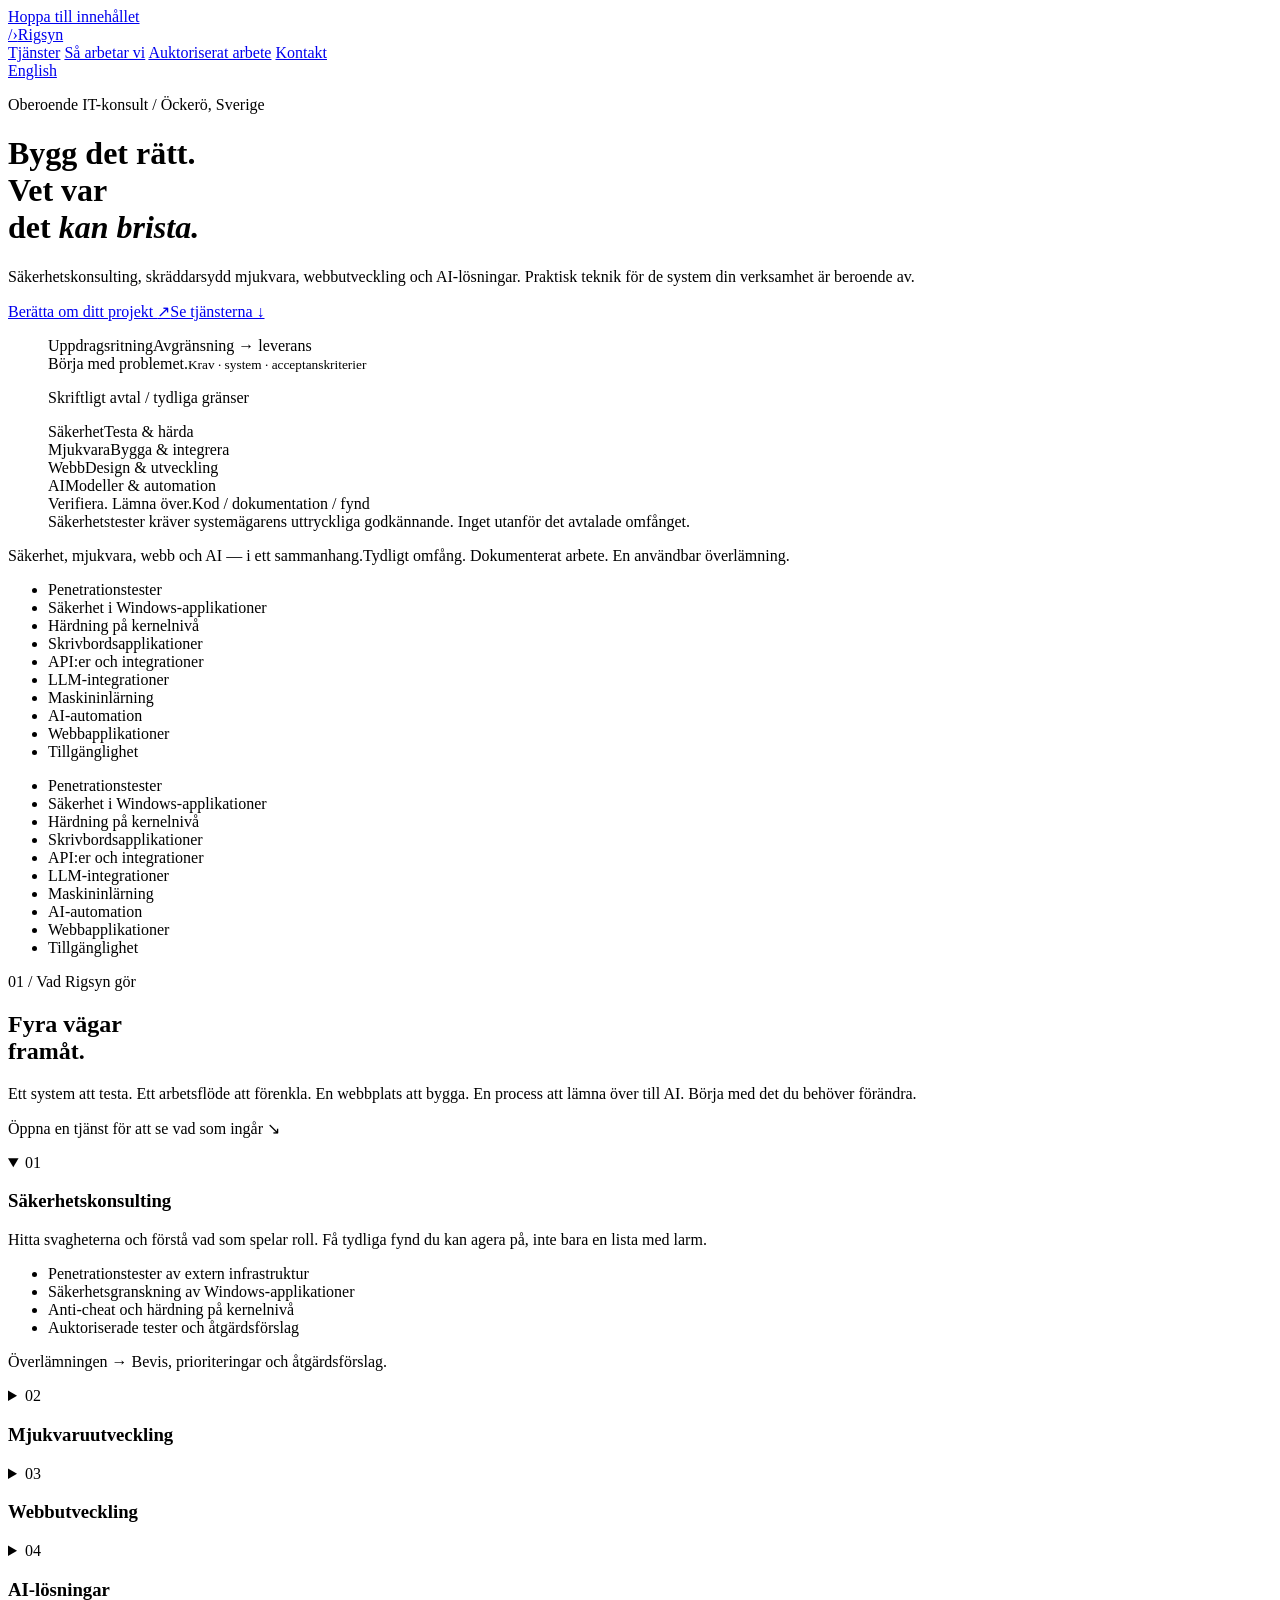
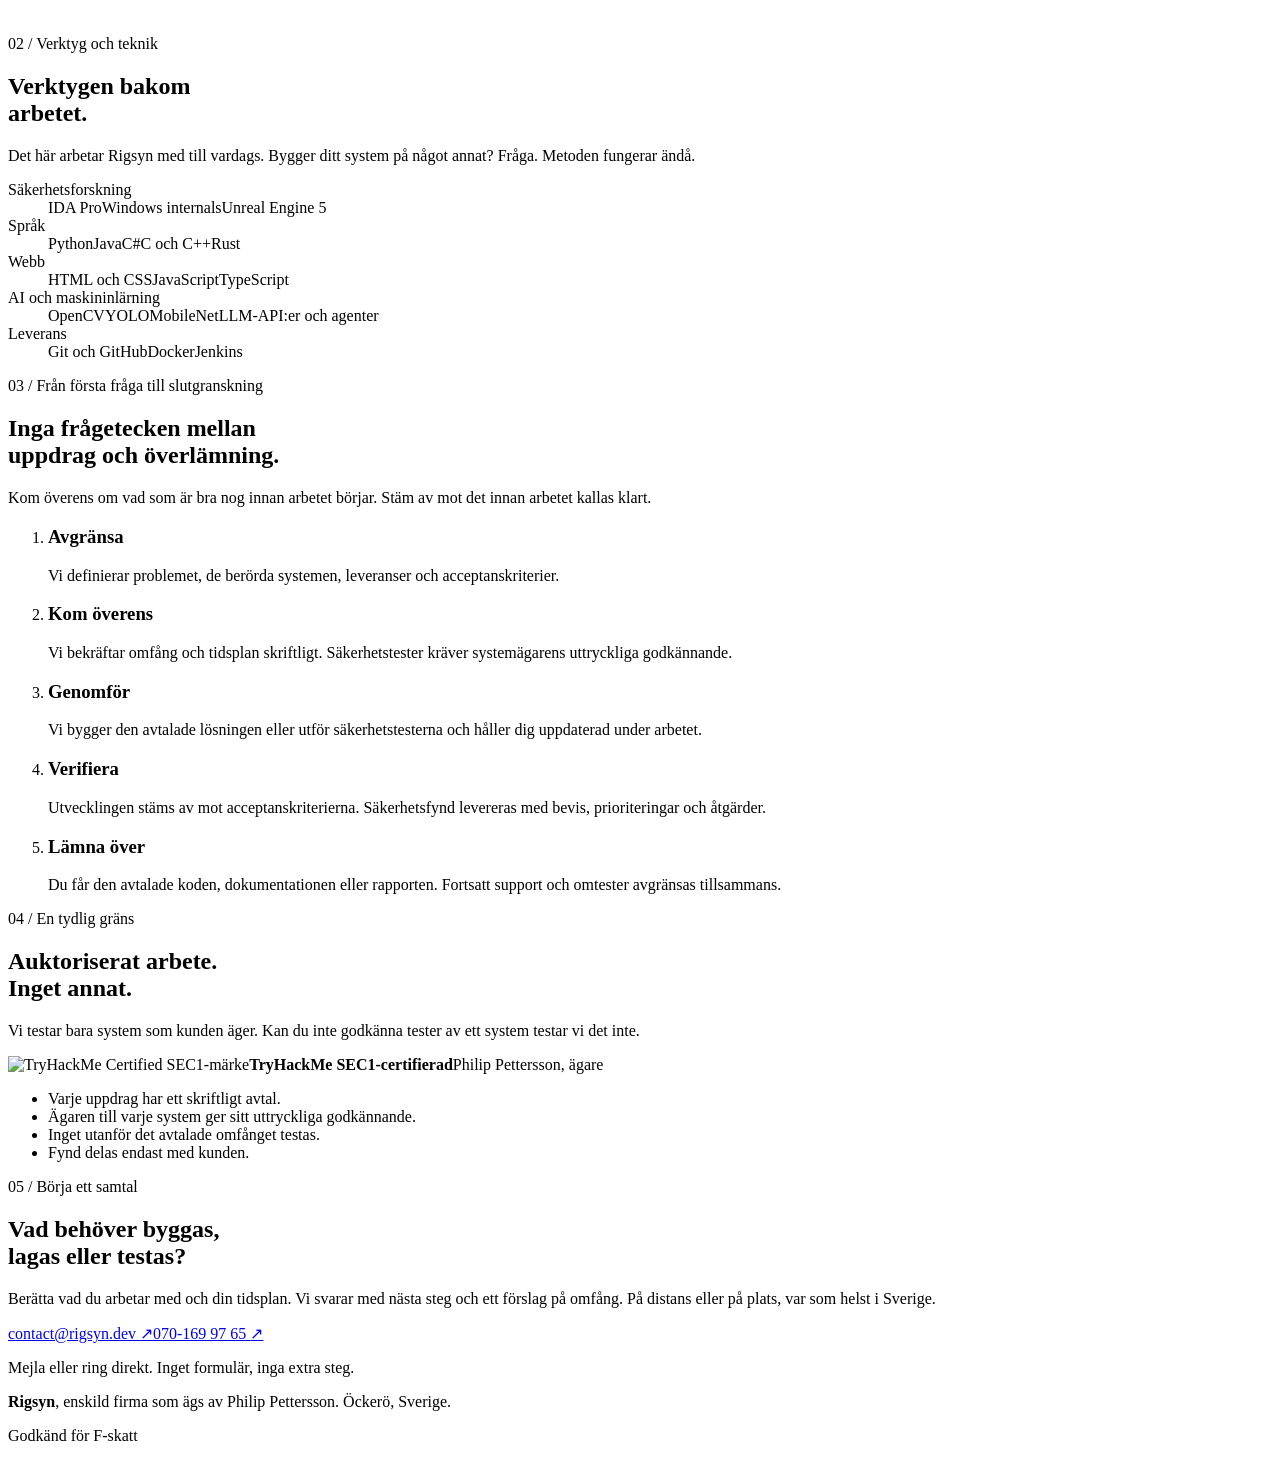
==== sv/index.html @ 765d29b7 "feat: add Swedish version of the site" ====
<!doctype html>
<html lang="sv">
<head>
<meta charset="utf-8">
<meta name="viewport" content="width=device-width, initial-scale=1">
<title>Rigsyn – IT-konsult på Öckerö: säkerhet, mjukvara, webb, AI</title>
<meta name="description" content="Rigsyn är ett IT-konsultbolag på Öckerö som erbjuder säkerhetstester, mjukvaruutveckling, webbutveckling och AI-lösningar. Praktisk teknik med tydligt avgränsade uppdrag.">
<link rel="canonical" href="https://rigsyn.dev/sv/">
<meta property="og:type" content="website">
<meta property="og:site_name" content="Rigsyn">
<meta property="og:locale" content="sv_SE">
<meta property="og:locale:alternate" content="en_GB">
<meta property="og:url" content="https://rigsyn.dev/sv/">
<meta property="og:title" content="Rigsyn – Bygg det rätt. Vet var det kan brista.">
<meta property="og:description" content="Säkerhetstester, mjukvaruutveckling, webbutveckling och AI-lösningar från Öckerö.">
<meta property="og:image" content="https://rigsyn.dev/assets/og.png">
<meta property="og:image:width" content="1200">
<meta property="og:image:height" content="630">
<meta name="twitter:card" content="summary_large_image">
<meta name="color-scheme" content="dark light">
<meta name="theme-color" content="#0e1a22">
<link rel="icon" href="data:image/svg+xml,%3Csvg xmlns='http://www.w3.org/2000/svg' viewBox='0 0 32 32'%3E%3Crect width='32' height='32' rx='4' fill='%23f2b632'/%3E%3Cpath d='M9 24V8h8a5 5 0 0 1 0 10H9m8 0 6 6' fill='none' stroke='%230e1a22' stroke-width='3'/%3E%3C/svg%3E">
<link rel="preconnect" href="https://fonts.googleapis.com">
<link rel="preconnect" href="https://fonts.gstatic.com" crossorigin>
<link href="https://fonts.googleapis.com/css2?family=Familjen+Grotesk:ital,wght@0,400;0,500;0,600;0,700;1,400;1,500&display=swap" rel="stylesheet">
<link rel="stylesheet" href="../styles.css">
<link rel="alternate" hreflang="en" href="https://rigsyn.dev/">
<link rel="alternate" hreflang="sv" href="https://rigsyn.dev/sv/">
<link rel="alternate" hreflang="x-default" href="https://rigsyn.dev/">
<script type="application/ld+json">
{"@context":"https://schema.org","@type":"ProfessionalService","name":"Rigsyn","url":"https://rigsyn.dev/sv/","image":"https://rigsyn.dev/assets/og.png","email":"contact@rigsyn.dev","telephone":"+46701699765","description":"IT-konsultbolag som erbjuder säkerhetstester, mjukvaruutveckling, webbutveckling och AI-lösningar.","address":{"@type":"PostalAddress","addressLocality":"Öckerö","addressCountry":"SE"},"areaServed":{"@type":"Country","name":"Sverige"},"founder":{"@type":"Person","name":"Philip Pettersson"},"knowsAbout":["Penetrationstester","Applikationssäkerhet","Mjukvaruutveckling","Webbutveckling","Maskininlärning","LLM-integrationer"]}
</script>
</head>
<body>
<a class="skip" href="#main">Hoppa till innehållet</a>
<div class="beam" aria-hidden="true"></div>

<header class="site-head">
  <div class="wrap">
    <a class="brand" href="#top" aria-label="Rigsyn startsida"><span class="brand-mark" aria-hidden="true">/›</span>Rigsyn</a>
    <nav aria-label="Huvudmeny">
      <a href="#services">Tjänster</a>
      <a href="#process">Så arbetar vi</a>
      <a href="#authorised">Auktoriserat arbete</a>
      <a href="#contact">Kontakt</a>
    </nav>
    <a class="lang" href="../" hreflang="en" lang="en" onclick="try{localStorage.setItem('lang','en')}catch(e){}">English</a>
  </div>
</header>

<main id="main" tabindex="-1">
  <div class="hero" id="top"><div class="wrap"><div class="hero-grid"><div>
<p class="eyebrow"><span class="accent">Oberoende IT-konsult</span> / Öckerö, Sverige</p>
<h1>Bygg det rätt.<br>Vet var<br>det <em>kan brista.</em></h1>
<p class="lede">Säkerhetskonsulting, skräddarsydd mjukvara, webbutveckling och AI-lösningar. Praktisk teknik för de system din verksamhet är beroende av.</p>
<div class="cta-row"><a class="btn" href="#contact">Berätta om ditt projekt <span aria-hidden="true">↗</span></a><a class="text-link" href="#services">Se tjänsterna ↓</a></div>
</div><figure class="blueprint" aria-label="Uppdragsdiagram: avgränsa uppdraget, utför säkerhets-, mjukvaru-, webb- eller AI-arbete, verifiera och lämna över.">
<div class="diagram-head"><span>Uppdragsritning</span><span>Avgränsning → leverans</span></div>
<div class="diagram-entry">Börja med problemet.<small>Krav · system · acceptanskriterier</small></div><div class="connector" aria-hidden="true"></div>
<div class="boundary"><p class="boundary-label">Skriftligt avtal / tydliga gränser</p><div class="disciplines"><div class="discipline">Säkerhet<span>Testa & härda</span></div><div class="discipline">Mjukvara<span>Bygga & integrera</span></div><div class="discipline">Webb<span>Design & utveckling</span></div><div class="discipline">AI<span>Modeller & automation</span></div></div></div>
<div class="connector" aria-hidden="true"></div><div class="diagram-output"><span>Verifiera. Lämna över.</span><span>Kod / dokumentation / fynd</span></div>
<figcaption>Säkerhetstester kräver systemägarens uttryckliga godkännande. Inget utanför det avtalade omfånget.</figcaption></figure></div>
<div class="hero-note"><span>Säkerhet, mjukvara, webb och AI — i ett sammanhang.</span><span>Tydligt omfång. Dokumenterat arbete. En användbar överlämning.</span></div></div></div>

  <div class="ticker"><div class="ticker-track">
    <ul aria-label="Det här arbetar vi med"><li>Penetrationstester</li><li>Säkerhet i Windows-applikationer</li><li>Härdning på kernelnivå</li><li>Skrivbordsapplikationer</li><li>API:er och integrationer</li><li>LLM-integrationer</li><li>Maskininlärning</li><li>AI-automation</li><li>Webbapplikationer</li><li>Tillgänglighet</li></ul>
    <ul aria-hidden="true"><li>Penetrationstester</li><li>Säkerhet i Windows-applikationer</li><li>Härdning på kernelnivå</li><li>Skrivbordsapplikationer</li><li>API:er och integrationer</li><li>LLM-integrationer</li><li>Maskininlärning</li><li>AI-automation</li><li>Webbapplikationer</li><li>Tillgänglighet</li></ul>
  </div></div>

  <section id="services" class="light" aria-labelledby="services-h">
    <div class="wrap section-grid"><div><p class="eyebrow">01 / Vad Rigsyn gör</p><h2 id="services-h">Fyra vägar<br>framåt.</h2><p class="intro">Ett system att testa. Ett arbetsflöde att förenkla. En webbplats att bygga. En process att lämna över till AI. Börja med det du behöver förändra.</p><p class="eyebrow">Öppna en tjänst för att se vad som ingår ↘</p></div>
      <div class="services">
        <article class="service"><details open><summary><span class="service-number">01</span><h3>Säkerhetskonsulting</h3><span class="expand" aria-hidden="true"></span></summary><div class="service-body">
          <p>Hitta svagheterna och förstå vad som spelar roll. Få tydliga fynd du kan agera på, inte bara en lista med larm.</p>
          <ul>
            <li>Penetrationstester av extern infrastruktur</li>
            <li>Säkerhetsgranskning av Windows-applikationer</li>
            <li>Anti-cheat och härdning på kernelnivå</li>
            <li>Auktoriserade tester och åtgärdsförslag</li>
          </ul>
        <p class="service-outcome">Överlämningen → Bevis, prioriteringar och åtgärdsförslag.</p></div></details></article>
        <article class="service"><details><summary><span class="service-number">02</span><h3>Mjukvaruutveckling</h3><span class="expand" aria-hidden="true"></span></summary><div class="service-body">
          <p>Låt mjukvaran passa arbetet. Skräddarsydda applikationer och integrationer, med underhållbar kod och säkerhet från början.</p>
          <ul>
            <li>Skrivbordsapplikationer och interna verktyg</li>
            <li>API:er och systemintegrationer</li>
            <li>Automatisering av arbetsflöden</li>
            <li>Testning, dokumentation och överlämning</li>
          </ul>
        <p class="service-outcome">Överlämningen → Avtalad kod, tester och dokumentation.</p></div></details></article>
        <article class="service"><details><summary><span class="service-number">03</span><h3>Webbutveckling</h3><span class="expand" aria-hidden="true"></span></summary><div class="service-body">
          <p>Ge besökarna en tydlig väg genom din webbplats. Snabba, tillgängliga webbplatser och webbapplikationer som fungerar på alla enheter.</p>
          <ul>
            <li>Företagswebbplatser och landningssidor</li>
            <li>Skräddarsydda webbapplikationer</li>
            <li>Responsiva gränssnitt och tillgänglighet</li>
            <li>Prestanda och teknisk SEO</li>
          </ul>
        <p class="service-outcome">Överlämningen → En testad webbplats och dokumentation för att underhålla den.</p></div></details></article>
        <article class="service"><details><summary><span class="service-number">04</span><h3>AI-lösningar</h3><span class="expand" aria-hidden="true"></span></summary><div class="service-body">
          <p>Låt AI göra nytta där den sparar verklig tid. Språkmodeller, maskininlärning och automation inbyggt i dina befintliga system, med din data under kontroll.</p>
          <ul>
            <li>LLM-integrationer: assistenter, dokumentsök och chatt</li>
            <li>Egna maskininlärningsmodeller tränade på din data</li>
            <li>AI-driven automatisering av arbetsflöden och data</li>
            <li>Utvärdering, dokumentation och överlämning</li>
          </ul>
        <p class="service-outcome">Överlämningen → En fungerande lösning, utvärderingsresultat och dokumentation.</p></div></details></article>
      </div>
    </div>
  </section>

  <section id="stack" aria-labelledby="stack-h">
    <div class="wrap section-grid"><div><p class="eyebrow">02 / Verktyg och teknik</p><h2 id="stack-h">Verktygen bakom<br>arbetet.</h2><p class="intro">Det här arbetar Rigsyn med till vardags. Bygger ditt system på något annat? Fråga. Metoden fungerar ändå.</p></div>
      <dl class="stack-list">
        <div class="stack-row"><dt>Säkerhetsforskning</dt><dd><span>IDA Pro</span><span>Windows internals</span><span>Unreal Engine 5</span></dd></div>
        <div class="stack-row"><dt>Språk</dt><dd><span>Python</span><span>Java</span><span>C#</span><span>C och C++</span><span>Rust</span></dd></div>
        <div class="stack-row"><dt>Webb</dt><dd><span>HTML och CSS</span><span>JavaScript</span><span>TypeScript</span></dd></div>
        <div class="stack-row"><dt>AI och maskininlärning</dt><dd><span>OpenCV</span><span>YOLO</span><span>MobileNet</span><span>LLM-API:er och agenter</span></dd></div>
        <div class="stack-row"><dt>Leverans</dt><dd><span>Git och GitHub</span><span>Docker</span><span>Jenkins</span></dd></div>
      </dl>
    </div>
  </section>

  <section id="process" class="light" aria-labelledby="process-h">
    <div class="wrap">
      <p class="eyebrow">03 / Från första fråga till slutgranskning</p><div class="process-heading"><h2 id="process-h">Inga frågetecken mellan<br>uppdrag och överlämning.</h2><p>Kom överens om vad som är bra nog innan arbetet börjar. Stäm av mot det innan arbetet kallas klart.</p></div>
      <ol class="steps">
        <li><h3>Avgränsa</h3><p>Vi definierar problemet, de berörda systemen, leveranser och acceptanskriterier.</p></li>
        <li><h3>Kom överens</h3><p>Vi bekräftar omfång och tidsplan skriftligt. Säkerhetstester kräver systemägarens uttryckliga godkännande.</p></li>
        <li><h3>Genomför</h3><p>Vi bygger den avtalade lösningen eller utför säkerhetstesterna och håller dig uppdaterad under arbetet.</p></li>
        <li><h3>Verifiera</h3><p>Utvecklingen stäms av mot acceptanskriterierna. Säkerhetsfynd levereras med bevis, prioriteringar och åtgärder.</p></li>
        <li><h3>Lämna över</h3><p>Du får den avtalade koden, dokumentationen eller rapporten. Fortsatt support och omtester avgränsas tillsammans.</p></li>
      </ol>
    </div>
  </section>

  <section id="authorised" class="auth" aria-labelledby="auth-h">
    <div class="wrap">
      <div>
        <p class="eyebrow">04 / En tydlig gräns</p><h2 id="auth-h">Auktoriserat arbete.<br>Inget annat.</h2>
        <p class="intro">Vi testar bara system som kunden äger. Kan du inte godkänna tester av ett system testar vi det inte.</p>
        <p class="credential"><img src="../assets/tryhackme-sec1.svg" width="64" height="77" alt="TryHackMe Certified SEC1-märke"><span><strong>TryHackMe SEC1-certifierad</strong>Philip Pettersson, ägare</span></p>
      </div>
      <ul class="rules">
        <li>Varje uppdrag har ett skriftligt avtal.</li>
        <li>Ägaren till varje system ger sitt uttryckliga godkännande.</li>
        <li>Inget utanför det avtalade omfånget testas.</li>
        <li>Fynd delas endast med kunden.</li>
      </ul>
    </div>
  </section>

  <section id="contact" class="contact" aria-labelledby="contact-h"><div class="wrap"><p class="eyebrow">05 / Börja ett samtal</p><div class="contact-grid"><h2 id="contact-h">Vad behöver byggas,<br>lagas eller testas?</h2><div><p>Berätta vad du arbetar med och din tidsplan. Vi svarar med nästa steg och ett förslag på omfång. På distans eller på plats, var som helst i Sverige.</p><a class="mail" href="mailto:contact@rigsyn.dev">contact@rigsyn.dev <span aria-hidden="true">↗</span></a><a class="mail" href="tel:+46701699765">070-169 97 65 <span aria-hidden="true">↗</span></a><p class="contact-note">Mejla eller ring direkt. Inget formulär, inga extra steg.</p></div></div></div></section>
</main>

<footer>
  <div class="wrap">
    <p><strong>Rigsyn</strong>, enskild firma som ägs av Philip Pettersson. Öckerö, Sverige.</p>
    <p>Godkänd för F-skatt</p>
  </div>
</footer>
</body>
</html>
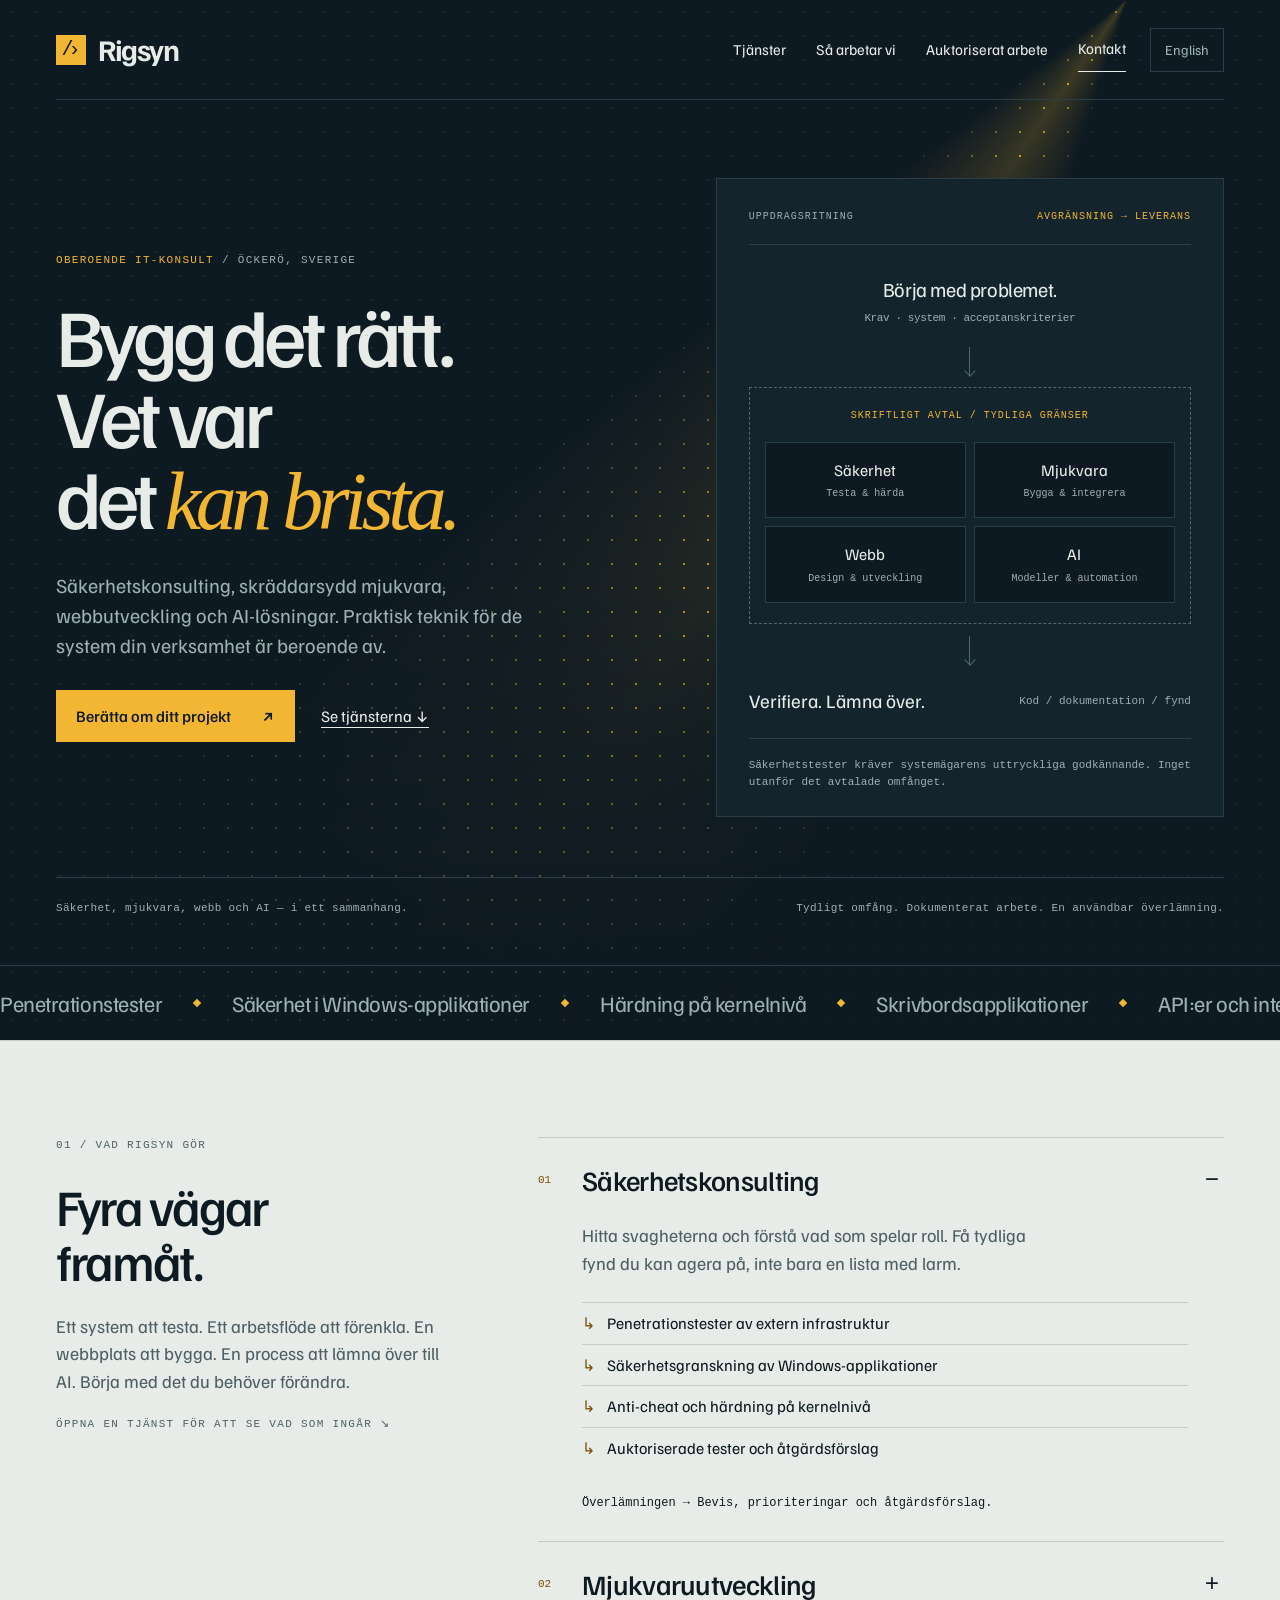
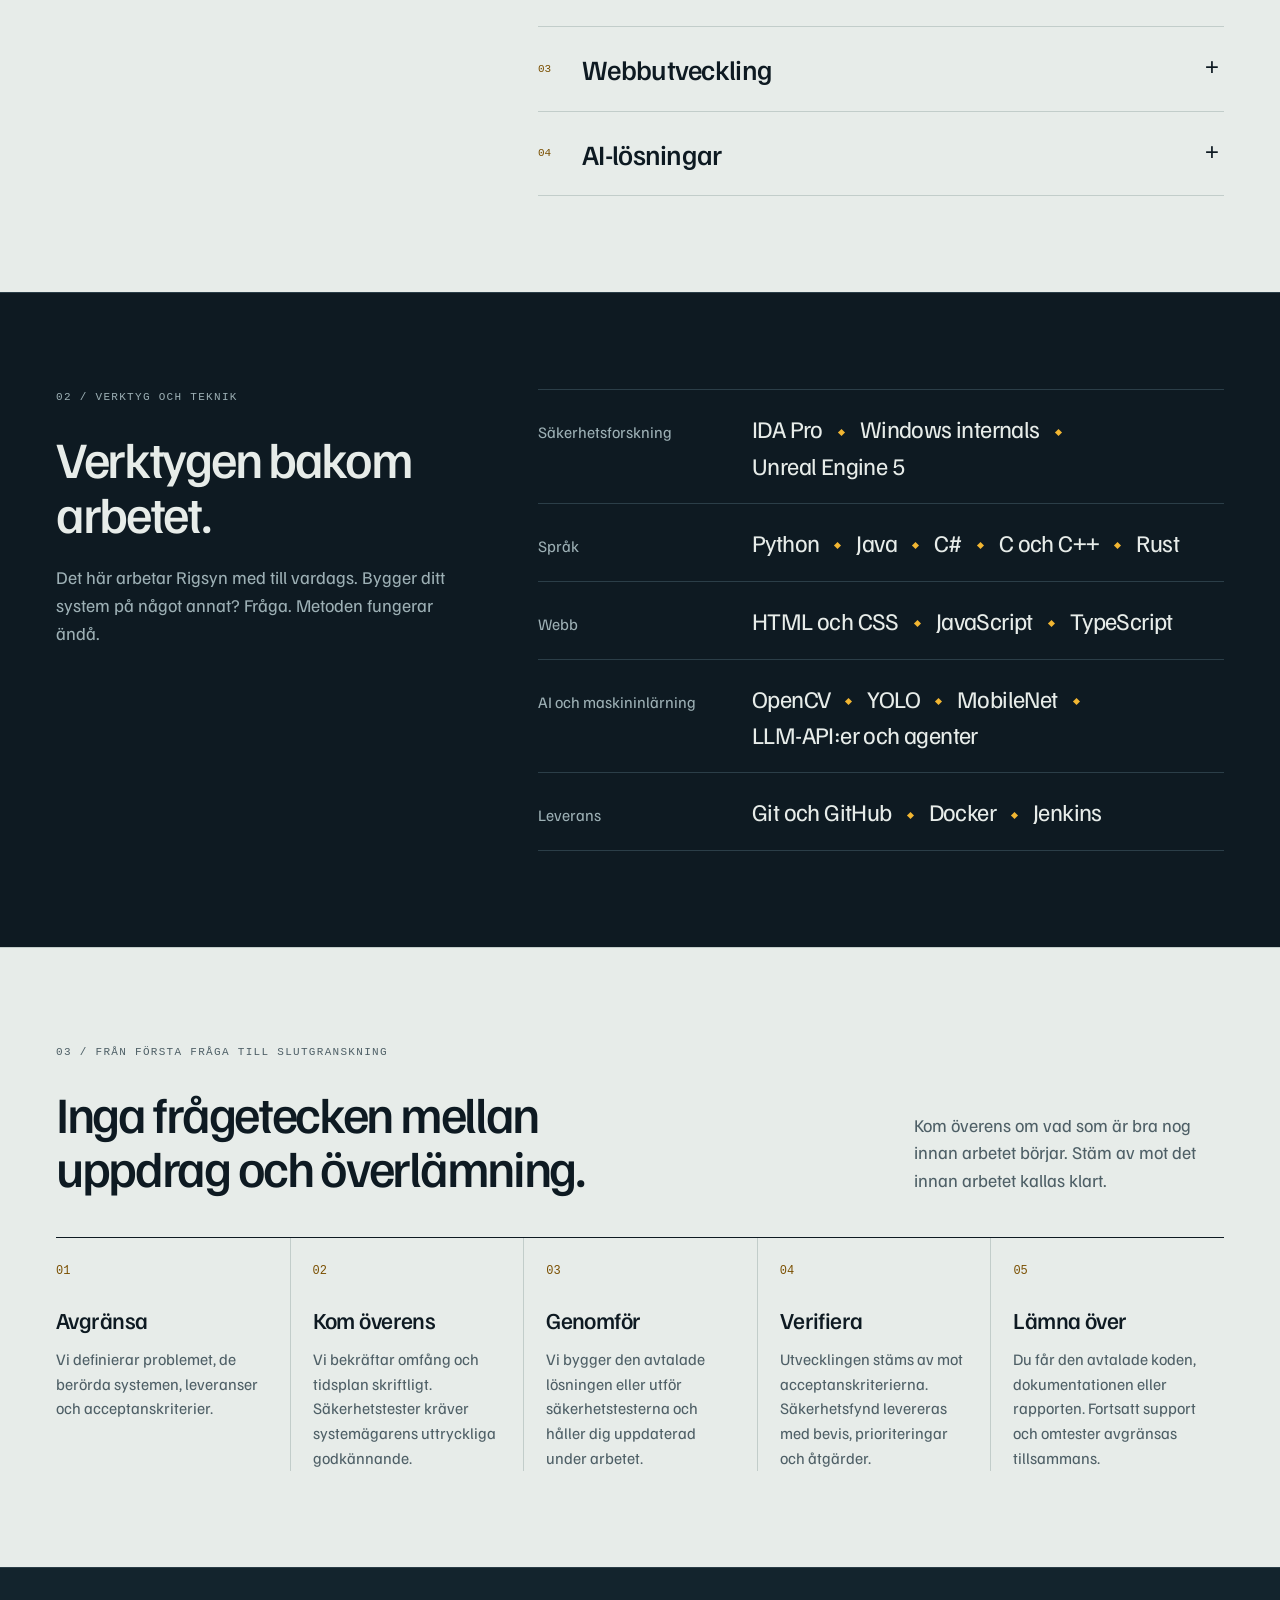
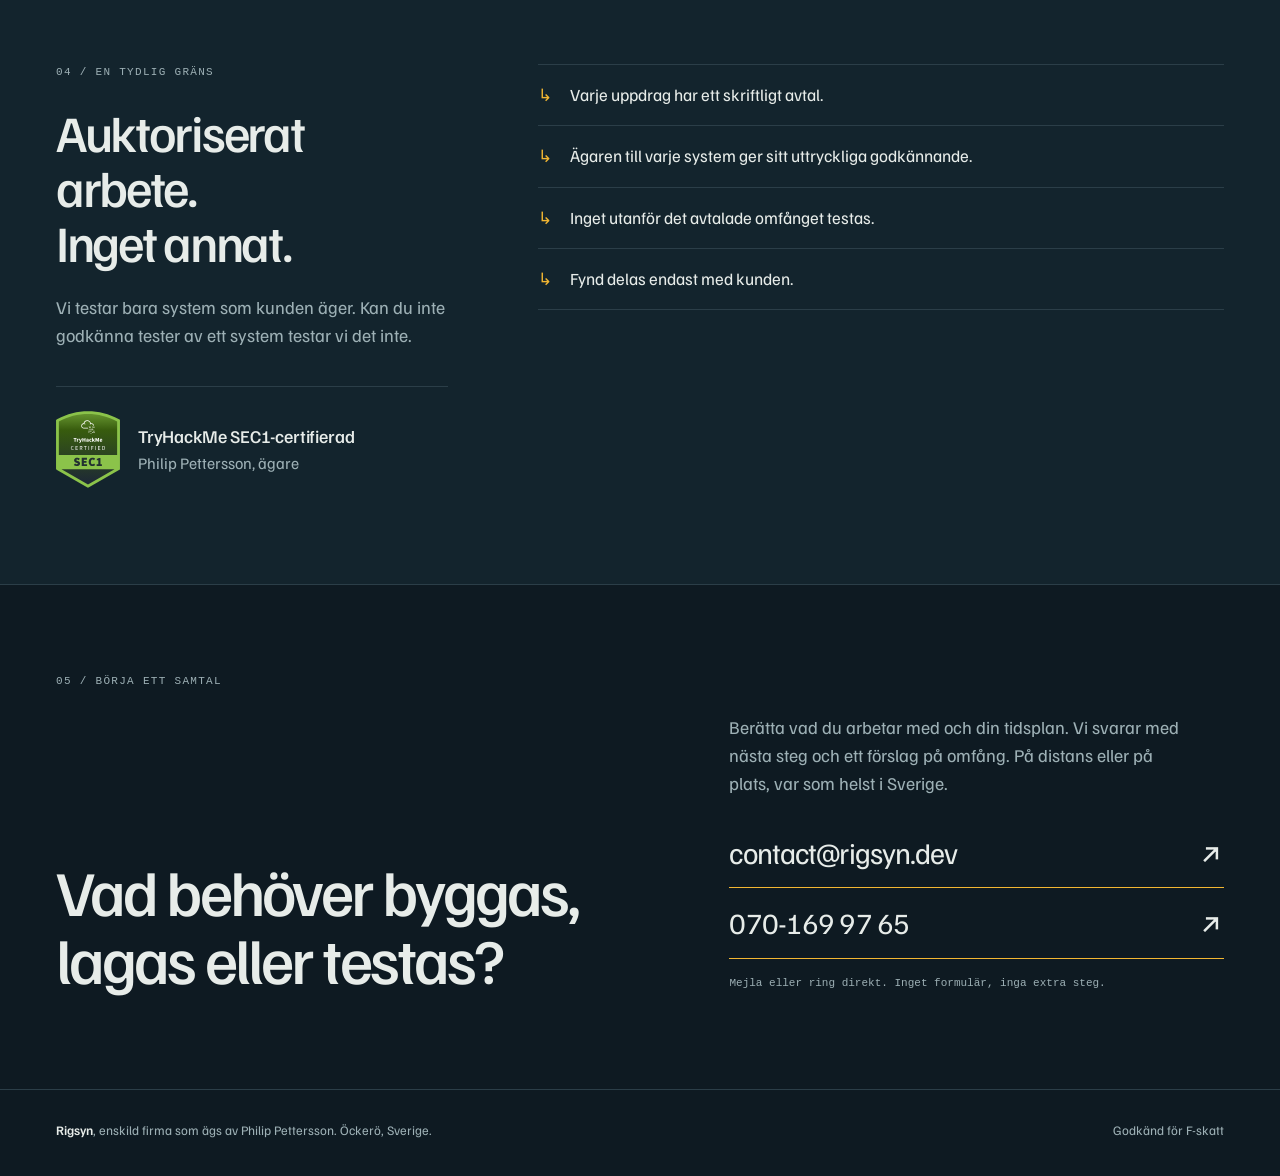
==== commit 3e0d4823: "fix: add crawlable Rigsyn favicons for tabs and search" ====
--- a/sv/index.html
+++ b/sv/index.html
@@ -19,7 +19,9 @@
 <meta name="twitter:card" content="summary_large_image">
 <meta name="color-scheme" content="dark light">
 <meta name="theme-color" content="#0e1a22">
-<link rel="icon" href="data:image/svg+xml,%3Csvg xmlns='http://www.w3.org/2000/svg' viewBox='0 0 32 32'%3E%3Crect width='32' height='32' rx='4' fill='%23f2b632'/%3E%3Cpath d='M9 24V8h8a5 5 0 0 1 0 10H9m8 0 6 6' fill='none' stroke='%230e1a22' stroke-width='3'/%3E%3C/svg%3E">
+<link rel="icon" href="/favicon.ico" sizes="16x16 32x32 48x48 64x64 128x128 256x256" type="image/x-icon">
+<link rel="icon" href="/favicon-96x96.png" sizes="96x96" type="image/png">
+<link rel="apple-touch-icon" href="/apple-touch-icon.png" sizes="180x180">
 <link rel="preconnect" href="https://fonts.googleapis.com">
 <link rel="preconnect" href="https://fonts.gstatic.com" crossorigin>
 <link href="https://fonts.googleapis.com/css2?family=Familjen+Grotesk:ital,wght@0,400;0,500;0,600;0,700;1,400;1,500&display=swap" rel="stylesheet">
--- a/styles.css
+++ b/styles.css
@@ -0,0 +1,21 @@
+/* Archipelago at night: dark by default, .light sections switch the same tokens to chart paper. */
+:root{--paper:#0e1a22;--ink:#e7ece9;--muted:#9db0b5;--line:#2b3e48;--accent:#f2b632;--deep:#13242d;--font:"Familjen Grotesk","Helvetica Neue",Arial,sans-serif;--mono:Consolas,monospace}
+.light{--paper:#e7ece9;--ink:#0e1a22;--muted:#4e5f66;--line:#c2cdca;--accent:#7a4f00;background:var(--paper);color:var(--ink)}
+*{box-sizing:border-box}html{scroll-behavior:smooth;scroll-padding-top:24px}body{margin:0;background:var(--paper);color:var(--ink);font:18px/1.55 var(--font);-webkit-text-size-adjust:100%}::selection{background:#f2b632;color:#0e1a22}a{color:inherit;text-underline-offset:5px}a:hover{color:var(--accent)}:focus-visible{outline:3px solid var(--accent);outline-offset:5px}.wrap{width:min(1248px,calc(100% - 112px));margin:auto}.skip{position:absolute;top:10px;left:16px;padding:12px 20px;background:var(--ink);color:var(--paper);z-index:5;transform:translateY(-160%)}.skip:focus{transform:none}.site-head .wrap{display:flex;align-items:center;justify-content:space-between;min-height:100px;border-bottom:1px solid var(--line);gap:24px}.brand{font-size:30px;font-weight:700;text-decoration:none;letter-spacing:-1.5px;display:inline-flex;align-items:center;gap:12px;min-height:44px}.brand-mark{display:grid;place-items:center;width:30px;height:30px;background:var(--accent);color:var(--paper);font:20px var(--mono);letter-spacing:-5px;padding-right:5px}.site-head nav{display:flex;gap:30px;align-items:center;font-size:15px}.site-head nav a{display:inline-flex;align-items:center;min-width:44px;min-height:44px;text-decoration:none}.site-head nav a:last-child{border-bottom:1px solid var(--ink)}.eyebrow{font:11px/1.6 var(--mono);letter-spacing:1.3px;text-transform:uppercase;color:var(--muted);margin:0 0 24px}.eyebrow .accent{color:var(--accent)}h1,h2,h3,p{margin-top:0}h1{font-weight:500;font-size:clamp(58px,6.4vw,92px);line-height:.99;letter-spacing:-.065em;margin-bottom:28px}h1 em{font-family:Georgia,"Times New Roman",serif;font-weight:400;color:var(--accent);letter-spacing:-.065em}h2{font-size:clamp(36px,4vw,54px);font-weight:500;line-height:1.07;letter-spacing:-.045em;margin-bottom:24px}h3{font-weight:500;line-height:1.2;letter-spacing:-.025em}p{margin-bottom:20px}.hero{padding:78px 0 48px}.hero-grid{display:grid;grid-template-columns:1.15fr 1fr;gap:75px;align-items:center}.lede{max-width:480px;color:var(--muted);font-size:20px;line-height:1.5}.cta-row{display:flex;align-items:center;gap:26px;flex-wrap:wrap;margin-top:30px}.btn{display:inline-flex;align-items:center;justify-content:space-between;gap:30px;min-height:52px;padding:13px 20px;font-size:16px;text-decoration:none;background:var(--accent);color:var(--paper);font-weight:500}.btn:hover{background:var(--ink);color:var(--paper)}.text-link{font-size:16px;display:inline-flex;align-items:center;min-height:44px}.hero-note{border-top:1px solid var(--line);margin:60px 0 0;padding-top:22px;display:flex;justify-content:space-between;gap:20px;font:11px/1.6 var(--mono);letter-spacing:.3px;color:var(--muted)}
+/* A process diagram, not simulated software or live metrics. */
+.blueprint{margin:0;background:var(--deep);border:1px solid var(--line);padding:30px 32px 24px}.diagram-head{display:flex;justify-content:space-between;gap:16px;border-bottom:1px solid var(--line);padding-bottom:20px;font:10px/1.5 var(--mono);letter-spacing:1px;text-transform:uppercase;color:var(--muted)}.diagram-head span:last-child{color:var(--accent)}.diagram-entry{text-align:center;padding:29px 0 20px;font-size:20px;letter-spacing:-.02em}.diagram-entry small{display:block;color:var(--muted);font:11px/1.5 var(--mono);margin-top:5px}.connector{width:1px;height:28px;background:#4f6873;margin:auto;position:relative}.connector:after{content:"";position:absolute;bottom:0;left:-3px;width:7px;height:7px;border-right:1px solid #4f6873;border-bottom:1px solid #4f6873;transform:rotate(45deg)}.boundary{border:1px dashed #4f6873;padding:20px 15px;margin:12px 0}.boundary-label{text-align:center;color:var(--accent);font:10px/1.6 var(--mono);letter-spacing:1px;text-transform:uppercase;margin-bottom:18px}.disciplines{display:grid;grid-template-columns:repeat(2,1fr);gap:8px}.discipline{border:1px solid var(--line);padding:15px 4px;text-align:center;font-size:16px;background:var(--paper)}.discipline span{display:block;font:10px/1.6 var(--mono);color:var(--muted);margin-top:4px}.diagram-output{display:flex;justify-content:space-between;align-items:center;gap:10px;border-bottom:1px solid var(--line);padding:22px 0;font-size:19px}.diagram-output span:last-child{font:11px var(--mono);color:var(--muted)}.blueprint figcaption{font:11px/1.6 var(--mono);color:var(--muted);padding-top:18px}
+/* Lighthouse: two beams sweep from the top-right corner and light up a chart grid. */
+@property --sweep{syntax:"<angle>";inherits:true;initial-value:215deg}
+.beam{position:absolute;z-index:-1;top:0;left:0;width:100%;height:min(1150px,150vh);overflow:hidden;pointer-events:none;--beam:conic-gradient(from calc(var(--sweep) - 18deg) at 88% 0,#0000,#000 18deg,#0000 36deg,#0000 180deg,#000 198deg,#0000 216deg);background:radial-gradient(circle,#9db0b51f 1px,#0000 1.6px) 0 0/24px 24px;-webkit-mask:linear-gradient(#000 50%,#0000);mask:linear-gradient(#000 50%,#0000);animation:sweep 24s linear infinite}
+.beam:before,.beam:after{content:"";position:absolute;inset:0;-webkit-mask:var(--beam);mask:var(--beam)}
+.beam:before{background:radial-gradient(circle at 88% 0,#f2b63238,#f2b6320d 55%,#0000 80%)}
+.beam:after{background:radial-gradient(circle,#f2b632 1px,#0000 1.6px) 0 0/24px 24px;opacity:.75}
+@keyframes sweep{to{--sweep:575deg}}
+.ticker{overflow:hidden;border-top:1px solid var(--line);padding:20px 0}.ticker-track{display:flex;width:max-content;animation:tick 60s linear infinite}.ticker:hover .ticker-track{animation-play-state:paused}.ticker ul{display:flex;list-style:none;margin:0;padding:0}.ticker li{display:flex;align-items:center;gap:32px;padding-right:32px;font-size:22px;letter-spacing:-.02em;color:var(--muted);white-space:nowrap}.ticker li:after{content:"";width:6px;height:6px;background:var(--accent);transform:rotate(45deg)}@keyframes tick{to{transform:translateX(-50%)}}
+.site-head nav{order:2;margin-left:auto}.lang{order:3;display:inline-flex;align-items:center;min-height:44px;padding:0 14px;border:1px solid var(--line);font-size:14px;text-decoration:none;color:var(--muted)}.lang:hover{border-color:var(--accent)}
+.stack-list{margin:0;border-top:1px solid var(--line)}.stack-row{display:grid;grid-template-columns:190px 1fr;gap:24px;align-items:baseline;padding:22px 0;border-bottom:1px solid var(--line)}.stack-row dt{font-size:16px;color:var(--muted)}.stack-row dd{margin:0;display:flex;flex-wrap:wrap;row-gap:4px;font-size:24px;line-height:1.35;letter-spacing:-.025em}.stack-row dd span{white-space:nowrap}.stack-row dd span:not(:last-child):after{content:"";display:inline-block;width:5px;height:5px;margin:0 16px;vertical-align:middle;background:var(--accent);transform:rotate(45deg)}
+section{padding:96px 0;border-top:1px solid var(--line)}.section-grid,.auth .wrap{display:grid;grid-template-columns:.8fr 1.4fr;gap:90px}.intro{color:var(--muted);max-width:470px}.service{border-top:1px solid var(--line)}.service:last-child{border-bottom:1px solid var(--line)}.service summary{cursor:pointer;list-style:none;display:grid;grid-template-columns:32px 1fr 24px;gap:12px;align-items:center;padding:25px 0;min-height:80px}.service summary::-webkit-details-marker{display:none}.service summary h3{font-size:28px;margin:0}.service-number{font:11px var(--mono);color:var(--accent)}.expand{font:24px var(--mono);text-align:center}.expand:before{content:"+"}details[open] .expand:before{content:"−"}.service summary:hover h3{color:var(--accent)}.service-body{padding:0 36px 28px 44px}.service-body p{color:var(--muted);max-width:480px}.service-body ul{padding:0;margin:24px 0;list-style:none;font-size:16px}.service-body li{padding:8px 0;border-top:1px solid var(--line)}.service-body li:before{content:"↳";color:var(--accent);margin-right:12px}.service-outcome{font:12px/1.7 var(--mono);color:var(--ink)!important;margin-bottom:0}.process-heading{display:flex;align-items:end;justify-content:space-between;gap:50px;margin-bottom:42px}.process-heading h2{margin:0;max-width:560px}.process-heading p{color:var(--muted);max-width:310px;margin:0}.steps{list-style:none;margin:0;padding:0;display:grid;grid-template-columns:repeat(5,1fr);counter-reset:step;border-top:1px solid var(--ink)}.steps li{counter-increment:step;padding:26px 22px 0 0}.steps li+li{border-left:1px solid var(--line);padding-left:22px}.steps li:before{content:"0" counter(step);font:12px var(--mono);color:var(--accent);display:block;margin-bottom:28px}.steps h3{font-size:23px;margin-bottom:13px}.steps p{font-size:16px;color:var(--muted);margin:0}.auth{background:var(--deep)}.rules{list-style:none;padding:0;margin:0;border-top:1px solid var(--line)}.rules li{padding:17px 0;display:flex;gap:18px;border-bottom:1px solid var(--line);font-size:17px}.rules li:before{content:"↳";color:var(--accent)}.credential{display:flex;align-items:center;gap:18px;margin:36px 0 0;padding-top:24px;border-top:1px solid var(--line);max-width:470px;font-size:16px;color:var(--muted)}.credential img{flex:none;display:block}.credential strong{display:block;color:var(--ink);font-weight:500;font-size:18px;letter-spacing:-.01em}.contact{padding:88px 0 96px}.contact-grid{display:grid;grid-template-columns:1.2fr 1fr;gap:80px;align-items:end}.contact h2{font-size:clamp(44px,5vw,68px);max-width:600px;margin-bottom:0}.contact p{color:var(--muted);max-width:450px}.mail{display:flex;justify-content:space-between;align-items:center;gap:18px;border-bottom:1px solid var(--accent);text-decoration:none;padding:12px 0;font-size:clamp(22px,2.3vw,32px);letter-spacing:-.03em;min-height:52px}.contact-note{font:11px/1.6 var(--mono);margin-top:16px;margin-bottom:0}footer{border-top:1px solid var(--line);padding:30px 0 36px;color:var(--muted);font-size:13px}footer .wrap{display:flex;justify-content:space-between;gap:24px}footer p{margin:0}footer strong{color:var(--ink);font-weight:600}
+@media(max-width:1000px){.wrap{width:calc(100% - 64px)}.hero-grid{gap:36px;grid-template-columns:1fr 1fr}h1{font-size:64px}.blueprint{padding:24px 20px}.section-grid,.auth .wrap{gap:45px;grid-template-columns:.8fr 1.2fr}.service summary h3{font-size:24px}.contact-grid{gap:40px}.steps{grid-template-columns:1fr}.steps li,.steps li+li{display:grid;grid-template-columns:40px 130px 1fr;gap:20px;border-left:0;border-bottom:1px solid var(--line);padding:22px 0}.steps li:before,.steps h3{margin:0}.steps li:before{padding-top:6px}.process-heading{align-items:start}}
+@media(max-width:800px){.hero-grid{grid-template-columns:1fr}.hero{padding-top:56px}.hero h1{max-width:650px;font-size:clamp(58px,9vw,80px)}.hero .lede{max-width:550px}.blueprint{max-width:560px;width:100%;margin-top:16px}.section-grid,.auth .wrap,.contact-grid{grid-template-columns:1fr;gap:36px}.intro{max-width:500px}.site-head nav{gap:20px}.site-head nav a{font-size:14px}.process-heading{display:block}.process-heading p{max-width:500px;margin-top:22px}section{padding:68px 0}.contact{padding:68px 0}.contact-grid{gap:32px}.mail{max-width:560px}.contact p{max-width:550px}}
+@media(max-width:560px){.wrap{width:calc(100% - 40px)}.site-head .wrap{min-height:unset;padding:18px 0 10px;flex-wrap:wrap;gap:5px}.site-head nav{width:100%;justify-content:space-between;gap:8px}.site-head nav a{font-size:12px}.brand{font-size:28px}.hero{padding-top:42px}.hero h1{font-size:58px}.eyebrow{font-size:10px;letter-spacing:1px;margin-bottom:22px}.lede{font-size:18px}.cta-row{gap:20px;margin-top:26px}.btn{font-size:15px;gap:20px}.text-link{font-size:15px}.hero-note{display:block;margin-top:32px}.hero-note span{display:block}.hero-note span+span{margin-top:8px}.blueprint{padding:22px 18px}.discipline{font-size:14px}.discipline span{font-size:9px}.diagram-head{font-size:9px}.diagram-output{font-size:17px}.diagram-output span:last-child{font-size:10px}.service summary{grid-template-columns:24px 1fr 20px;gap:9px}.service summary h3{font-size:24px}.service-body{padding-left:33px;padding-right:0}.steps li,.steps li+li{grid-template-columns:30px 1fr;gap:10px 16px}.steps p{grid-column:2}.steps h3{font-size:23px}.steps li:before{grid-row:span 2}.contact h2{font-size:46px}footer .wrap{flex-direction:column;gap:12px}.rules li{font-size:16px}.mail{font-size:24px}.site-head nav{order:3}.lang{order:2;margin-left:auto;font-size:13px}.stack-row{grid-template-columns:1fr;gap:6px}.stack-row dd{font-size:20px}.stack-row dd span:not(:last-child):after{margin:0 11px}}
+@media(prefers-reduced-motion:reduce){html{scroll-behavior:auto}*,*::before,*::after{animation:none!important;transition:none!important}}
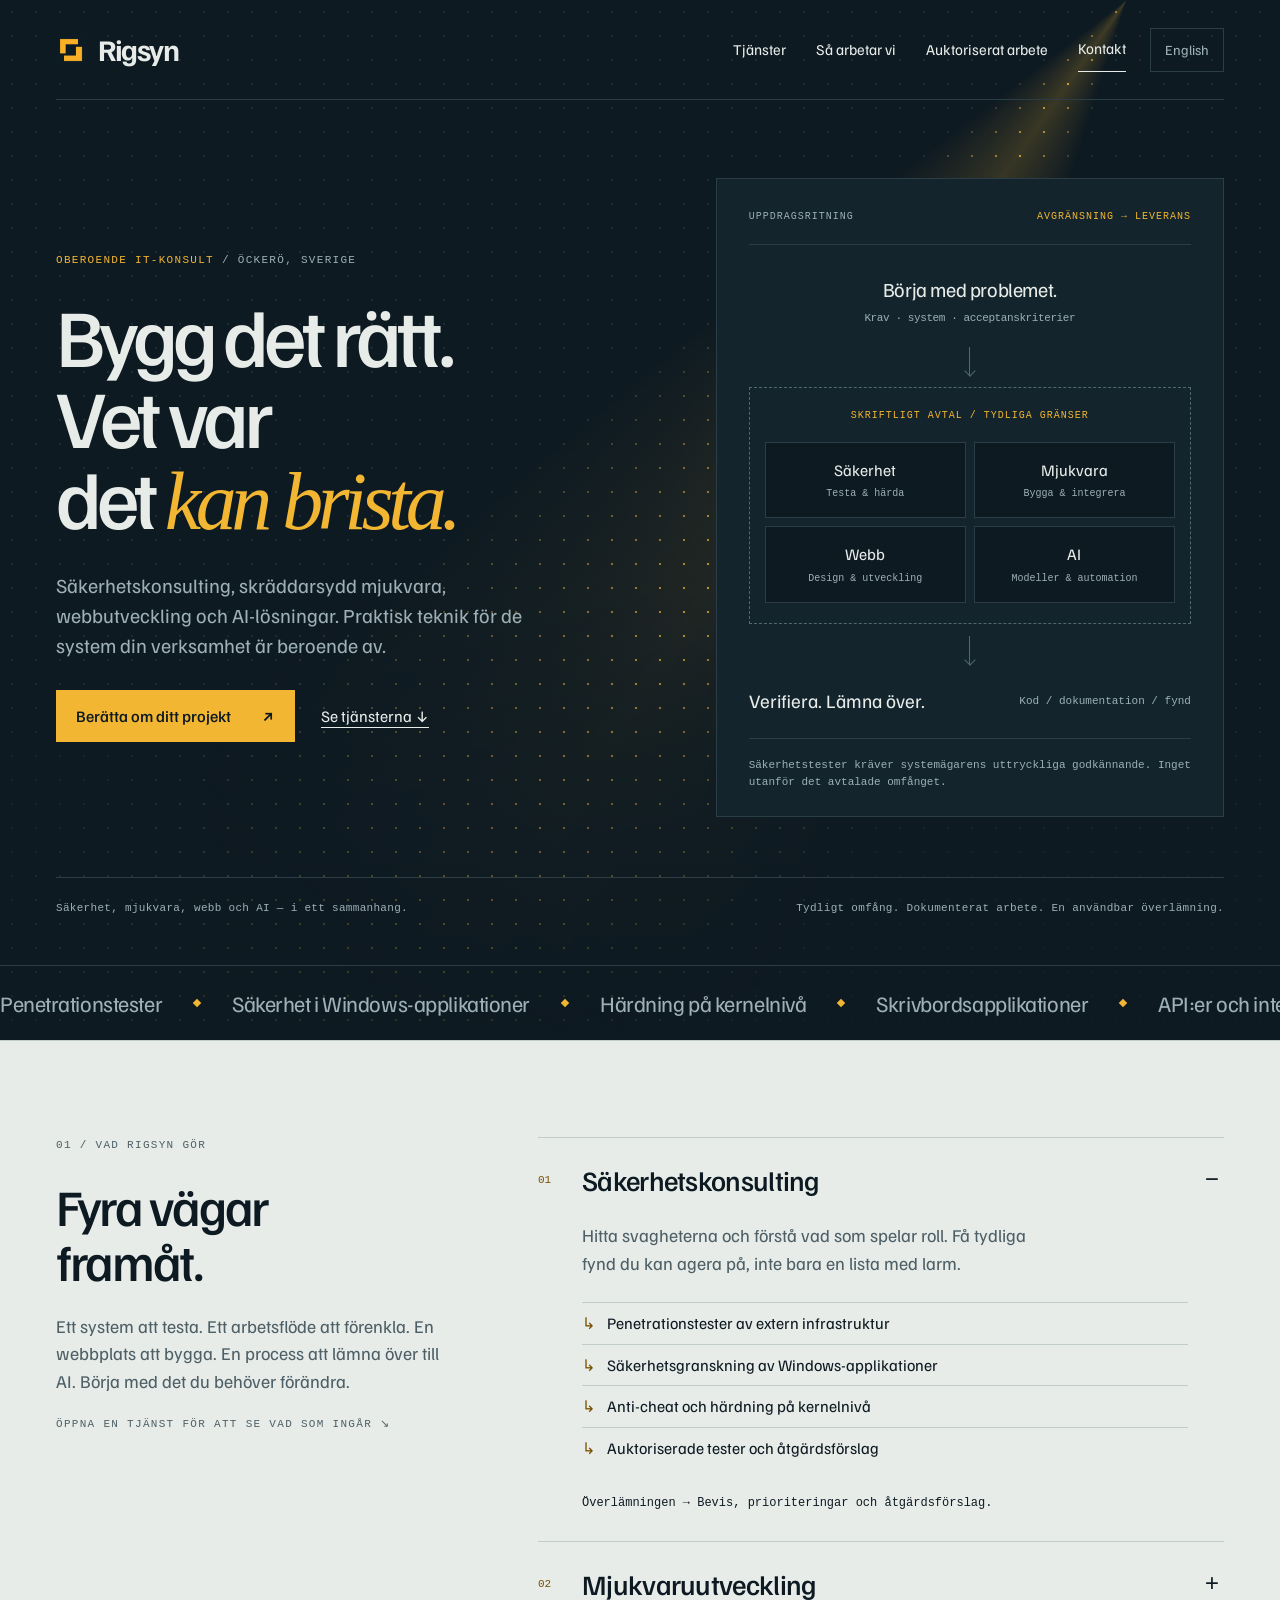
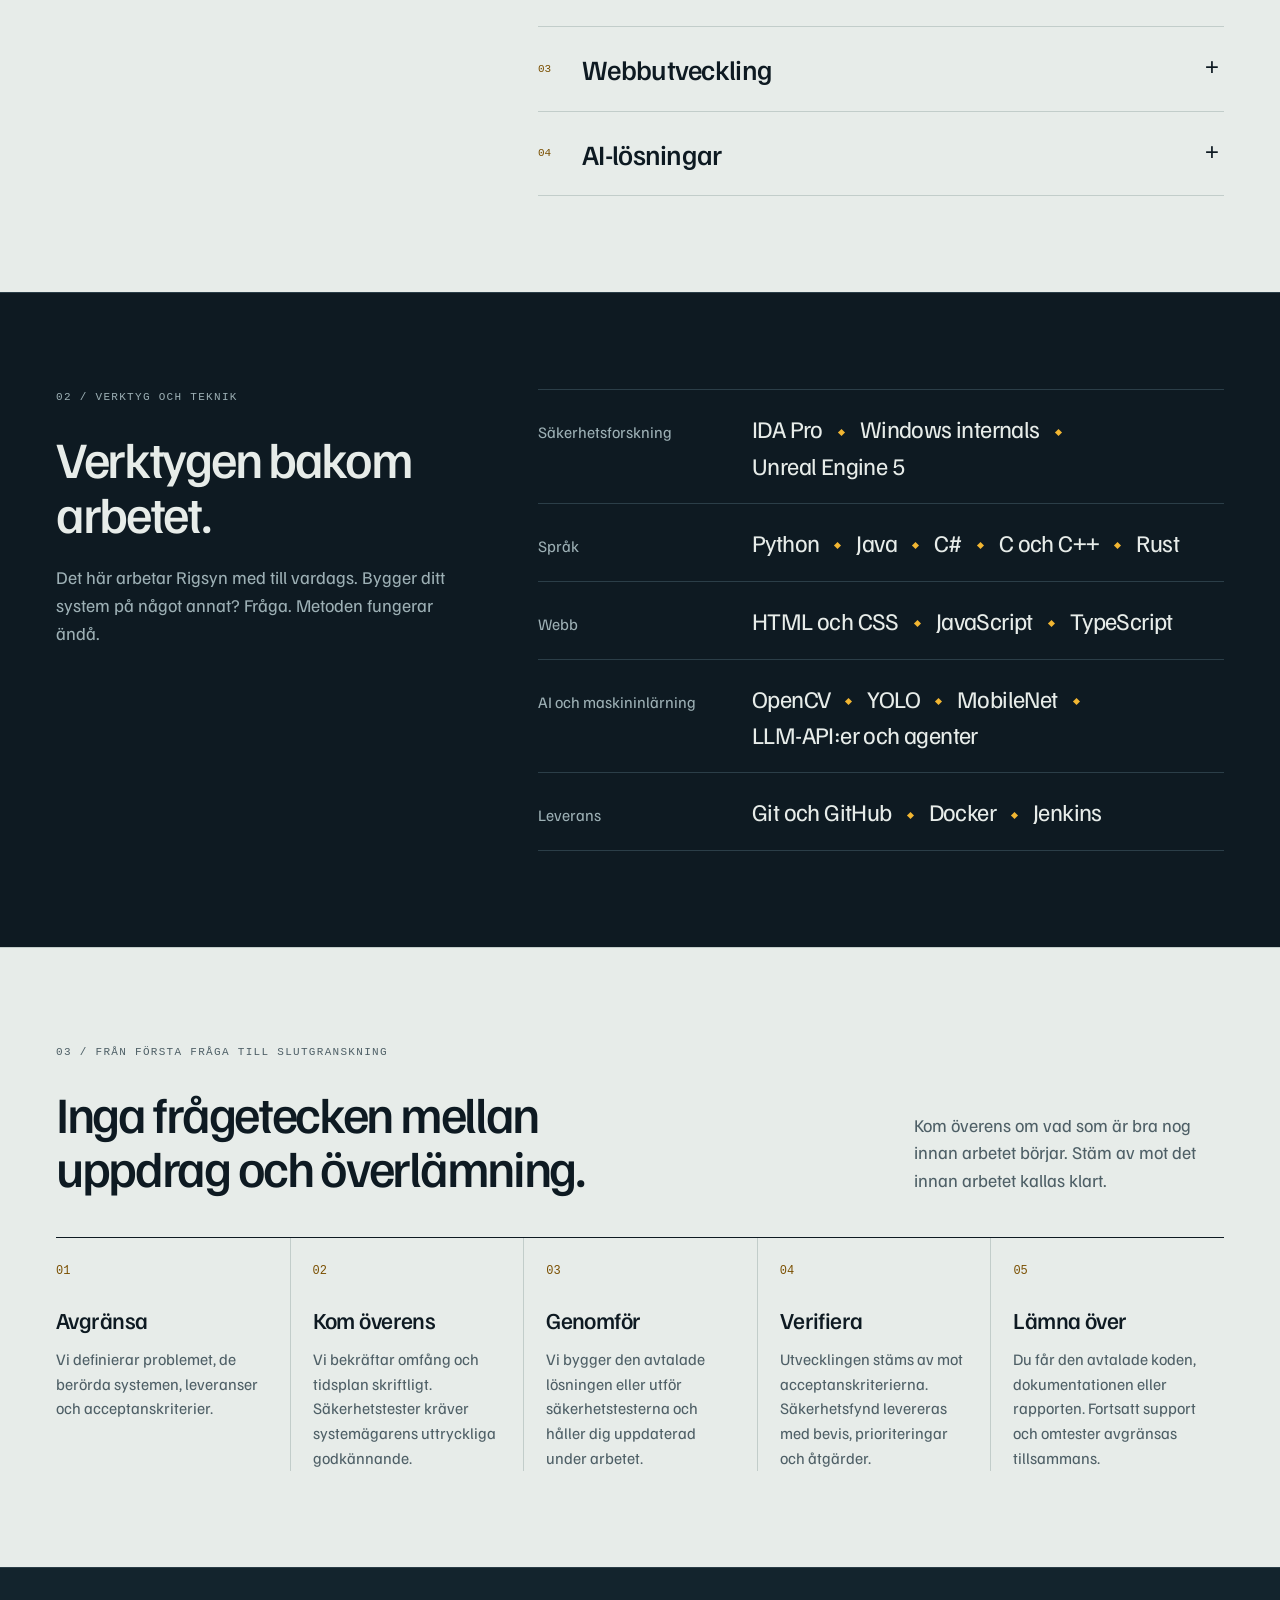
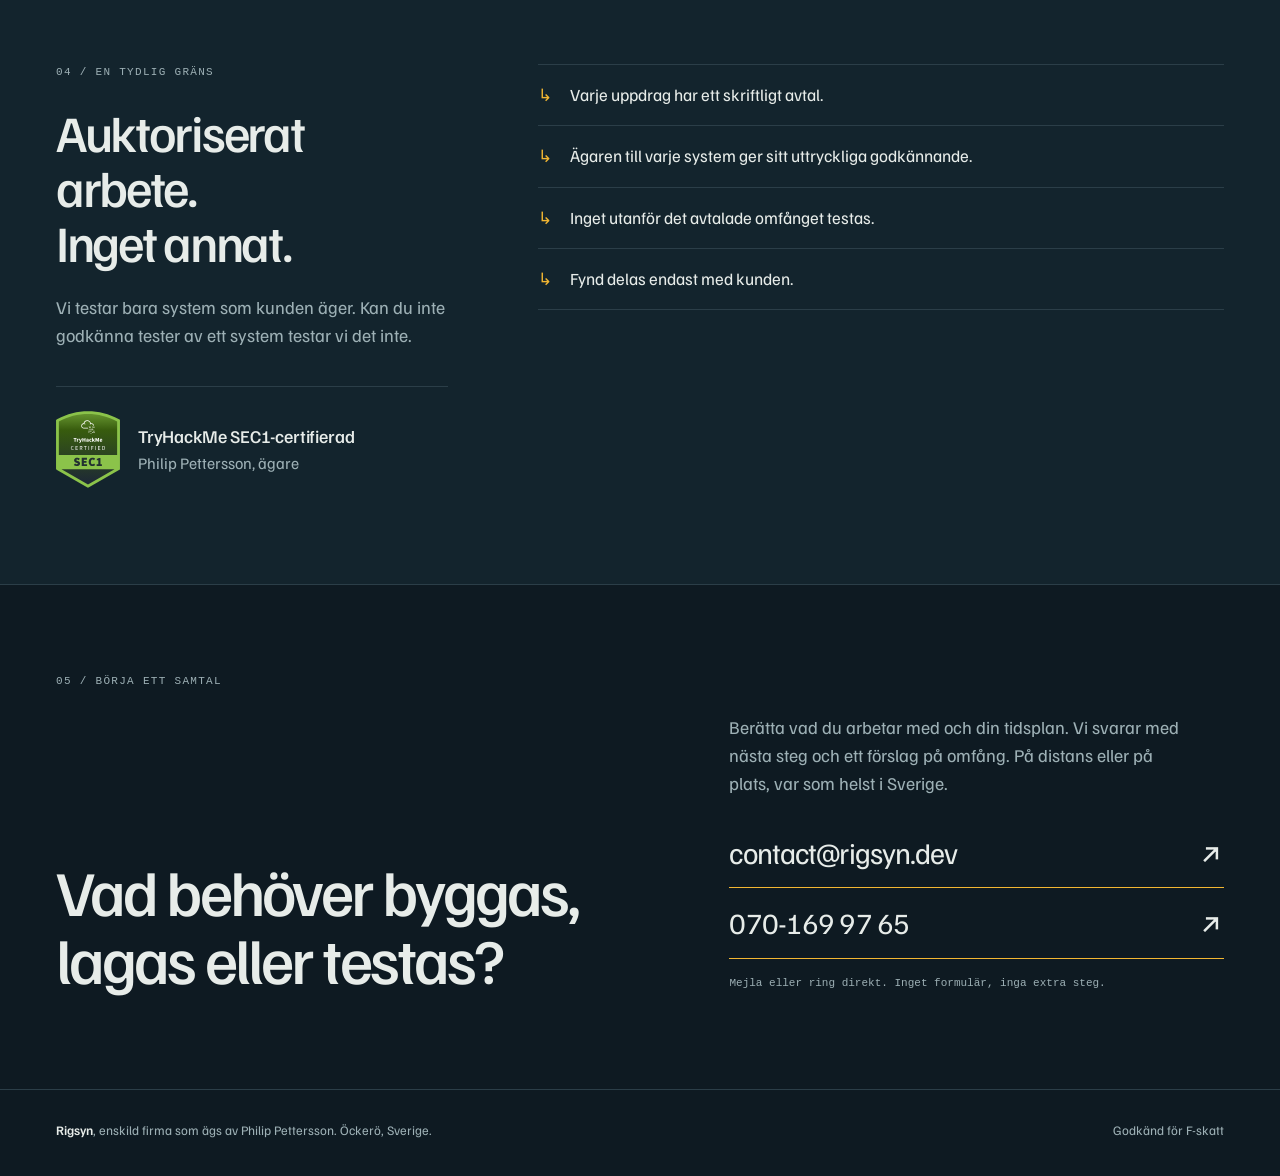
==== commit 7fcccaed: "fix: match header brand mark to new favicon" ====
--- a/sv/index.html
+++ b/sv/index.html
@@ -39,7 +39,7 @@
 
 <header class="site-head">
   <div class="wrap">
-    <a class="brand" href="#top" aria-label="Rigsyn startsida"><span class="brand-mark" aria-hidden="true">/›</span>Rigsyn</a>
+    <a class="brand" href="#top" aria-label="Rigsyn startsida"><img class="brand-mark" src="/favicon-96x96.png" width="30" height="30" alt="" decoding="async">Rigsyn</a>
     <nav aria-label="Huvudmeny">
       <a href="#services">Tjänster</a>
       <a href="#process">Så arbetar vi</a>
--- a/styles.css
+++ b/styles.css
@@ -1,7 +1,7 @@
 /* Archipelago at night: dark by default, .light sections switch the same tokens to chart paper. */
 :root{--paper:#0e1a22;--ink:#e7ece9;--muted:#9db0b5;--line:#2b3e48;--accent:#f2b632;--deep:#13242d;--font:"Familjen Grotesk","Helvetica Neue",Arial,sans-serif;--mono:Consolas,monospace}
 .light{--paper:#e7ece9;--ink:#0e1a22;--muted:#4e5f66;--line:#c2cdca;--accent:#7a4f00;background:var(--paper);color:var(--ink)}
-*{box-sizing:border-box}html{scroll-behavior:smooth;scroll-padding-top:24px}body{margin:0;background:var(--paper);color:var(--ink);font:18px/1.55 var(--font);-webkit-text-size-adjust:100%}::selection{background:#f2b632;color:#0e1a22}a{color:inherit;text-underline-offset:5px}a:hover{color:var(--accent)}:focus-visible{outline:3px solid var(--accent);outline-offset:5px}.wrap{width:min(1248px,calc(100% - 112px));margin:auto}.skip{position:absolute;top:10px;left:16px;padding:12px 20px;background:var(--ink);color:var(--paper);z-index:5;transform:translateY(-160%)}.skip:focus{transform:none}.site-head .wrap{display:flex;align-items:center;justify-content:space-between;min-height:100px;border-bottom:1px solid var(--line);gap:24px}.brand{font-size:30px;font-weight:700;text-decoration:none;letter-spacing:-1.5px;display:inline-flex;align-items:center;gap:12px;min-height:44px}.brand-mark{display:grid;place-items:center;width:30px;height:30px;background:var(--accent);color:var(--paper);font:20px var(--mono);letter-spacing:-5px;padding-right:5px}.site-head nav{display:flex;gap:30px;align-items:center;font-size:15px}.site-head nav a{display:inline-flex;align-items:center;min-width:44px;min-height:44px;text-decoration:none}.site-head nav a:last-child{border-bottom:1px solid var(--ink)}.eyebrow{font:11px/1.6 var(--mono);letter-spacing:1.3px;text-transform:uppercase;color:var(--muted);margin:0 0 24px}.eyebrow .accent{color:var(--accent)}h1,h2,h3,p{margin-top:0}h1{font-weight:500;font-size:clamp(58px,6.4vw,92px);line-height:.99;letter-spacing:-.065em;margin-bottom:28px}h1 em{font-family:Georgia,"Times New Roman",serif;font-weight:400;color:var(--accent);letter-spacing:-.065em}h2{font-size:clamp(36px,4vw,54px);font-weight:500;line-height:1.07;letter-spacing:-.045em;margin-bottom:24px}h3{font-weight:500;line-height:1.2;letter-spacing:-.025em}p{margin-bottom:20px}.hero{padding:78px 0 48px}.hero-grid{display:grid;grid-template-columns:1.15fr 1fr;gap:75px;align-items:center}.lede{max-width:480px;color:var(--muted);font-size:20px;line-height:1.5}.cta-row{display:flex;align-items:center;gap:26px;flex-wrap:wrap;margin-top:30px}.btn{display:inline-flex;align-items:center;justify-content:space-between;gap:30px;min-height:52px;padding:13px 20px;font-size:16px;text-decoration:none;background:var(--accent);color:var(--paper);font-weight:500}.btn:hover{background:var(--ink);color:var(--paper)}.text-link{font-size:16px;display:inline-flex;align-items:center;min-height:44px}.hero-note{border-top:1px solid var(--line);margin:60px 0 0;padding-top:22px;display:flex;justify-content:space-between;gap:20px;font:11px/1.6 var(--mono);letter-spacing:.3px;color:var(--muted)}
+*{box-sizing:border-box}html{scroll-behavior:smooth;scroll-padding-top:24px}body{margin:0;background:var(--paper);color:var(--ink);font:18px/1.55 var(--font);-webkit-text-size-adjust:100%}::selection{background:#f2b632;color:#0e1a22}a{color:inherit;text-underline-offset:5px}a:hover{color:var(--accent)}:focus-visible{outline:3px solid var(--accent);outline-offset:5px}.wrap{width:min(1248px,calc(100% - 112px));margin:auto}.skip{position:absolute;top:10px;left:16px;padding:12px 20px;background:var(--ink);color:var(--paper);z-index:5;transform:translateY(-160%)}.skip:focus{transform:none}.site-head .wrap{display:flex;align-items:center;justify-content:space-between;min-height:100px;border-bottom:1px solid var(--line);gap:24px}.brand{font-size:30px;font-weight:700;text-decoration:none;letter-spacing:-1.5px;display:inline-flex;align-items:center;gap:12px;min-height:44px}.brand-mark{display:block;width:30px;height:30px;flex-shrink:0;object-fit:contain}.site-head nav{display:flex;gap:30px;align-items:center;font-size:15px}.site-head nav a{display:inline-flex;align-items:center;min-width:44px;min-height:44px;text-decoration:none}.site-head nav a:last-child{border-bottom:1px solid var(--ink)}.eyebrow{font:11px/1.6 var(--mono);letter-spacing:1.3px;text-transform:uppercase;color:var(--muted);margin:0 0 24px}.eyebrow .accent{color:var(--accent)}h1,h2,h3,p{margin-top:0}h1{font-weight:500;font-size:clamp(58px,6.4vw,92px);line-height:.99;letter-spacing:-.065em;margin-bottom:28px}h1 em{font-family:Georgia,"Times New Roman",serif;font-weight:400;color:var(--accent);letter-spacing:-.065em}h2{font-size:clamp(36px,4vw,54px);font-weight:500;line-height:1.07;letter-spacing:-.045em;margin-bottom:24px}h3{font-weight:500;line-height:1.2;letter-spacing:-.025em}p{margin-bottom:20px}.hero{padding:78px 0 48px}.hero-grid{display:grid;grid-template-columns:1.15fr 1fr;gap:75px;align-items:center}.lede{max-width:480px;color:var(--muted);font-size:20px;line-height:1.5}.cta-row{display:flex;align-items:center;gap:26px;flex-wrap:wrap;margin-top:30px}.btn{display:inline-flex;align-items:center;justify-content:space-between;gap:30px;min-height:52px;padding:13px 20px;font-size:16px;text-decoration:none;background:var(--accent);color:var(--paper);font-weight:500}.btn:hover{background:var(--ink);color:var(--paper)}.text-link{font-size:16px;display:inline-flex;align-items:center;min-height:44px}.hero-note{border-top:1px solid var(--line);margin:60px 0 0;padding-top:22px;display:flex;justify-content:space-between;gap:20px;font:11px/1.6 var(--mono);letter-spacing:.3px;color:var(--muted)}
 /* A process diagram, not simulated software or live metrics. */
 .blueprint{margin:0;background:var(--deep);border:1px solid var(--line);padding:30px 32px 24px}.diagram-head{display:flex;justify-content:space-between;gap:16px;border-bottom:1px solid var(--line);padding-bottom:20px;font:10px/1.5 var(--mono);letter-spacing:1px;text-transform:uppercase;color:var(--muted)}.diagram-head span:last-child{color:var(--accent)}.diagram-entry{text-align:center;padding:29px 0 20px;font-size:20px;letter-spacing:-.02em}.diagram-entry small{display:block;color:var(--muted);font:11px/1.5 var(--mono);margin-top:5px}.connector{width:1px;height:28px;background:#4f6873;margin:auto;position:relative}.connector:after{content:"";position:absolute;bottom:0;left:-3px;width:7px;height:7px;border-right:1px solid #4f6873;border-bottom:1px solid #4f6873;transform:rotate(45deg)}.boundary{border:1px dashed #4f6873;padding:20px 15px;margin:12px 0}.boundary-label{text-align:center;color:var(--accent);font:10px/1.6 var(--mono);letter-spacing:1px;text-transform:uppercase;margin-bottom:18px}.disciplines{display:grid;grid-template-columns:repeat(2,1fr);gap:8px}.discipline{border:1px solid var(--line);padding:15px 4px;text-align:center;font-size:16px;background:var(--paper)}.discipline span{display:block;font:10px/1.6 var(--mono);color:var(--muted);margin-top:4px}.diagram-output{display:flex;justify-content:space-between;align-items:center;gap:10px;border-bottom:1px solid var(--line);padding:22px 0;font-size:19px}.diagram-output span:last-child{font:11px var(--mono);color:var(--muted)}.blueprint figcaption{font:11px/1.6 var(--mono);color:var(--muted);padding-top:18px}
 /* Lighthouse: two beams sweep from the top-right corner and light up a chart grid. */
